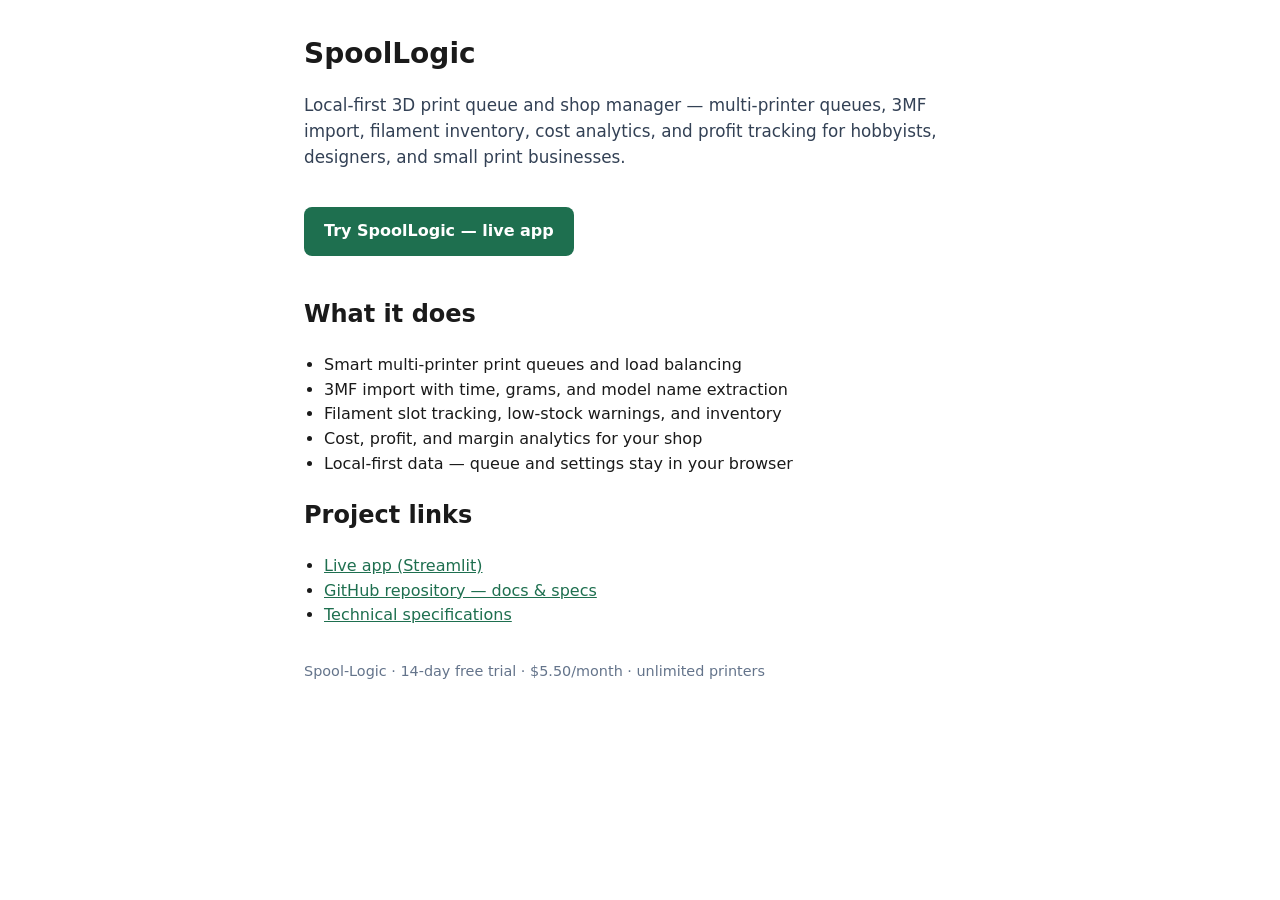
==== index.html @ f81b8a76 "Create index.html" ====
<!DOCTYPE html>
<html lang="en">
<head>
  <meta charset="utf-8" />
  <meta name="viewport" content="width=device-width, initial-scale=1" />
  <title>SpoolLogic — 3D Print Queue, Filament &amp; Cost Manager</title>
  <meta name="description" content="SpoolLogic is a local-first 3D print queue and shop manager for hobbyists, makers, and small businesses. Multi-printer queues, 3MF import, filament inventory, cost analytics, and Bambu Lab workflow support." />
  <meta name="google-site-verification" content="G2Zg7bu6DP_-1aCLEpK16724OKmJ1lTzOqN1OSTgwOE" />
  <link rel="canonical" href="https://spool-logic.github.io/Spool-Logic/" />
  <style>
    body { font-family: system-ui, sans-serif; max-width: 42rem; margin: 2rem auto; padding: 0 1rem; line-height: 1.55; color: #1a1a1a; }
    h1 { font-size: 1.75rem; margin-bottom: 0.25rem; }
    .lead { color: #334155; font-size: 1.05rem; }
    .cta { display: inline-block; margin: 1.25rem 0; padding: 0.75rem 1.25rem; background: #1e6f4f; color: #fff; text-decoration: none; border-radius: 8px; font-weight: 600; }
    .cta:hover { background: #2d9a68; }
    ul { padding-left: 1.25rem; }
    a { color: #1e6f4f; }
    footer { margin-top: 2rem; font-size: 0.9rem; color: #64748b; }
  </style>
</head>
<body>
  <h1>SpoolLogic</h1>
  <p class="lead">Local-first 3D print queue and shop manager — multi-printer queues, 3MF import, filament inventory, cost analytics, and profit tracking for hobbyists, designers, and small print businesses.</p>

  <p><a class="cta" href="https://spoollogic.streamlit.app/">Try SpoolLogic — live app</a></p>

  <h2>What it does</h2>
  <ul>
    <li>Smart multi-printer print queues and load balancing</li>
    <li>3MF import with time, grams, and model name extraction</li>
    <li>Filament slot tracking, low-stock warnings, and inventory</li>
    <li>Cost, profit, and margin analytics for your shop</li>
    <li>Local-first data — queue and settings stay in your browser</li>
  </ul>

  <h2>Project links</h2>
  <ul>
    <li><a href="https://spoollogic.streamlit.app/">Live app (Streamlit)</a></li>
    <li><a href="https://github.com/Spool-Logic/Spool-Logic">GitHub repository — docs &amp; specs</a></li>
    <li><a href="https://github.com/Spool-Logic/Spool-Logic/blob/main/TECHNICAL_SPECIFICATIONS.md">Technical specifications</a></li>
  </ul>

  <footer>
    Spool-Logic · 14-day free trial · $5.50/month · unlimited printers
  </footer>
</body>
</html>
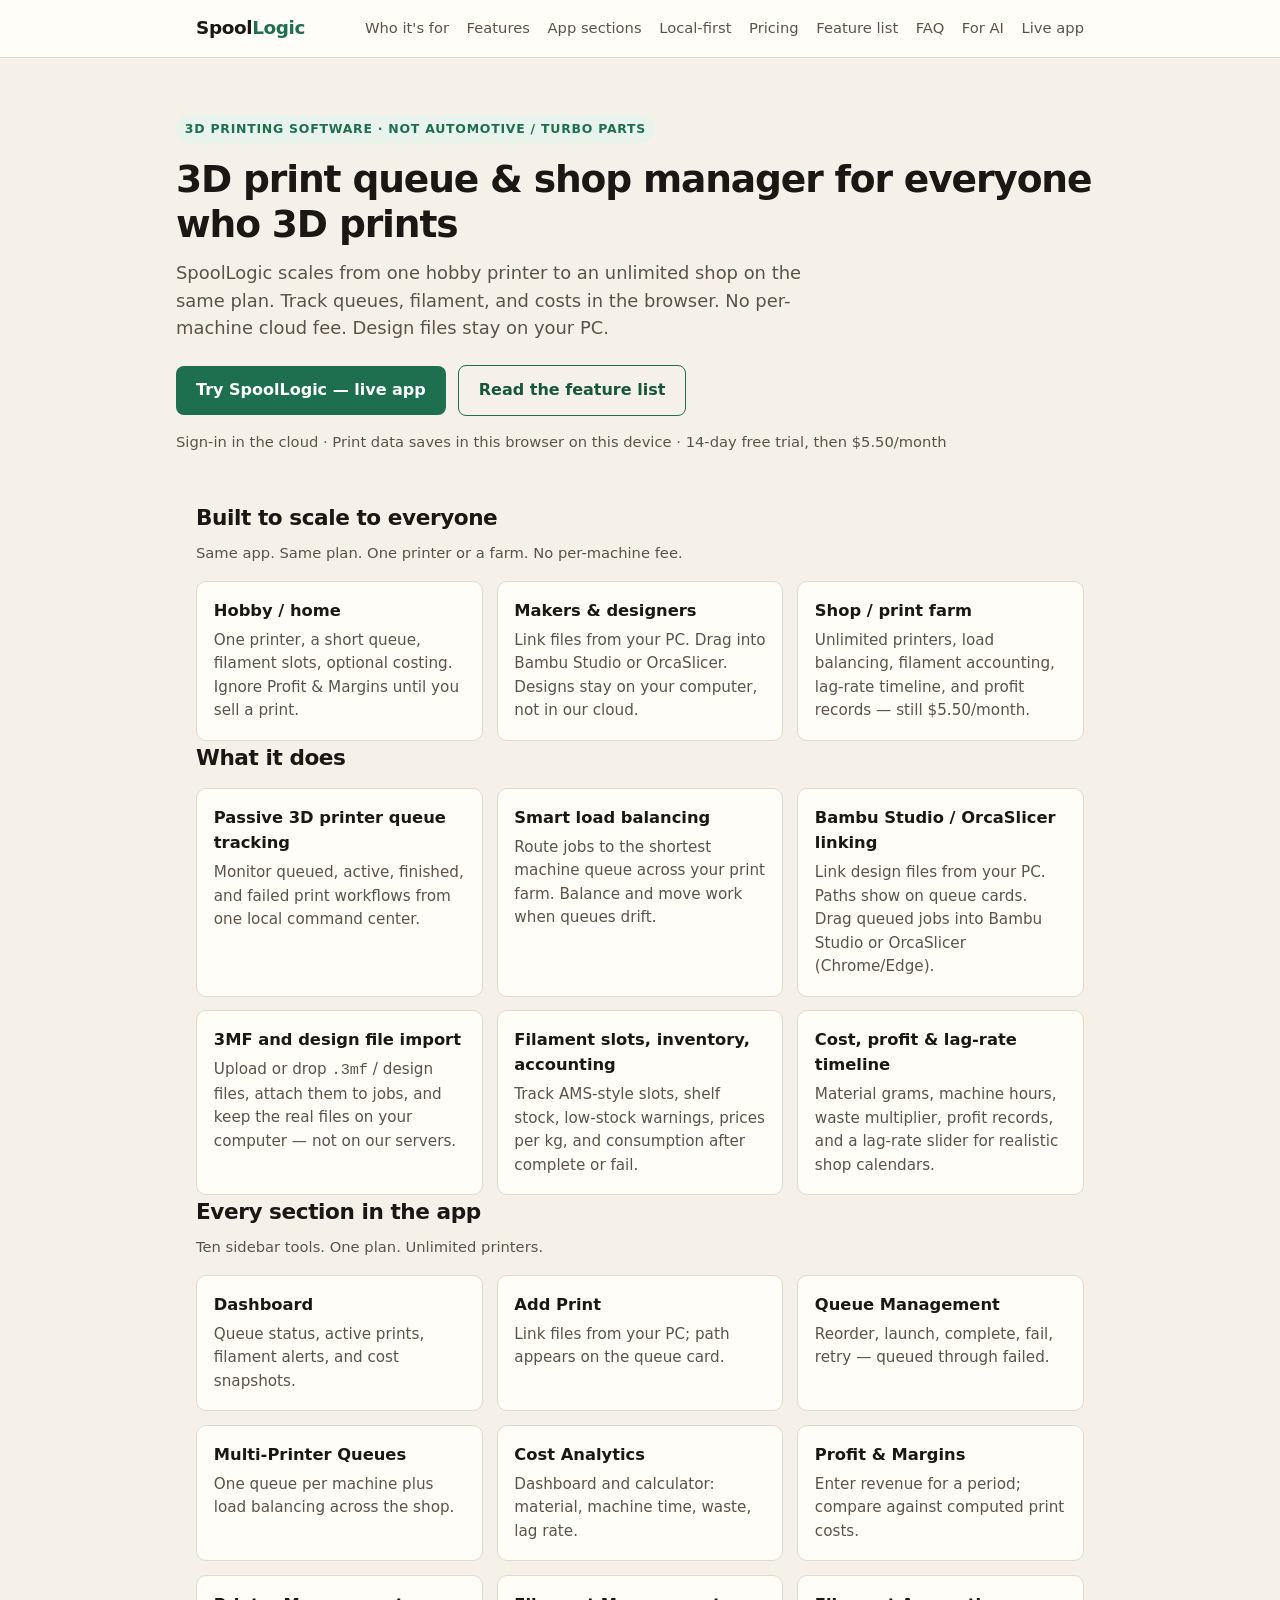
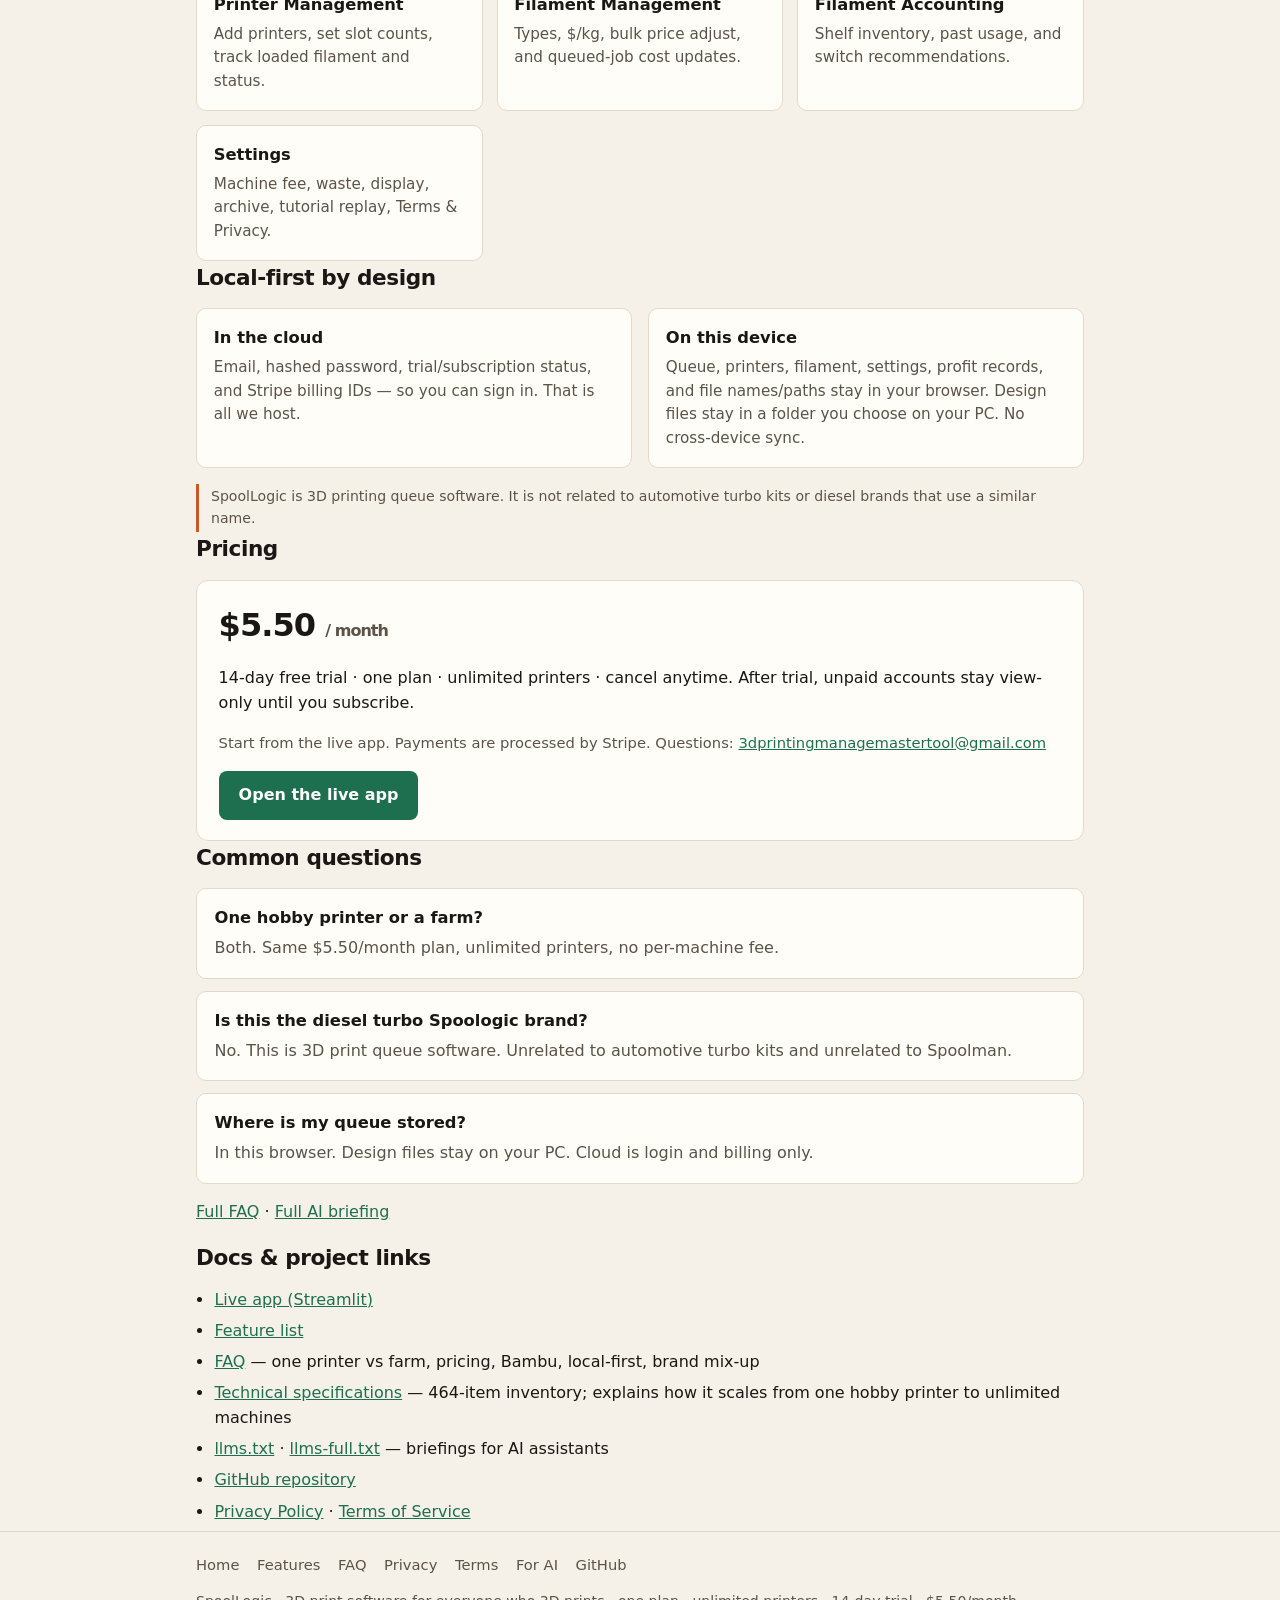
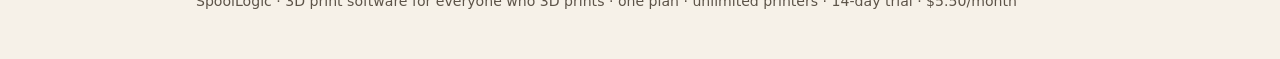
==== commit 207fdf4d: "Expand the GitHub Pages site so search and AI crawlers can identify SpoolLogic as 3D print software " ====
--- a/index.html
+++ b/index.html
@@ -4,44 +4,243 @@
   <meta charset="utf-8" />
   <meta name="viewport" content="width=device-width, initial-scale=1" />
   <title>SpoolLogic — 3D Print Queue, Filament &amp; Cost Manager</title>
-  <meta name="description" content="SpoolLogic is a local-first 3D print queue and shop manager for hobbyists, makers, and small businesses. Multi-printer queues, 3MF import, filament inventory, cost analytics, and Bambu Lab workflow support." />
-  <meta name="google-site-verification" content="G2Zg7bu6DP_-1aCLEpK16724OKmJ1lTzOqN1OSTgwOE" />
+  <meta name="description" content="SpoolLogic is local-first 3D printing software for everyone who 3D prints — one hobby printer or unlimited machines on the same $5.50/month plan. Queues, filament, costs, Bambu Studio linking. Data stays in your browser." />
+  <meta name="google-site-verification" content="V5cNa2lFgBvPT-PLfeONxjAhbhvVq09JioykmrJnUzQ" />
+  <meta name="keywords" content="SpoolLogic, Spool-Logic, 3D print queue manager, Bambu Lab queue, print farm software, filament inventory, 3MF import, local-first 3D printing, print cost calculator" />
   <link rel="canonical" href="https://spool-logic.github.io/Spool-Logic/" />
-  <style>
-    body { font-family: system-ui, sans-serif; max-width: 42rem; margin: 2rem auto; padding: 0 1rem; line-height: 1.55; color: #1a1a1a; }
-    h1 { font-size: 1.75rem; margin-bottom: 0.25rem; }
-    .lead { color: #334155; font-size: 1.05rem; }
-    .cta { display: inline-block; margin: 1.25rem 0; padding: 0.75rem 1.25rem; background: #1e6f4f; color: #fff; text-decoration: none; border-radius: 8px; font-weight: 600; }
-    .cta:hover { background: #2d9a68; }
-    ul { padding-left: 1.25rem; }
-    a { color: #1e6f4f; }
-    footer { margin-top: 2rem; font-size: 0.9rem; color: #64748b; }
-  </style>
+  <link rel="icon" href="favicon.svg" type="image/svg+xml" />
+  <meta property="og:type" content="website" />
+  <meta property="og:title" content="SpoolLogic — 3D Print Queue &amp; Shop Manager" />
+  <meta property="og:description" content="Local-first 3D printing software: smart queues, filament slots, costs, and Bambu Studio / OrcaSlicer file linking. 14-day trial, then $5.50/month." />
+  <meta property="og:url" content="https://spool-logic.github.io/Spool-Logic/" />
+  <meta name="twitter:card" content="summary_large_image" />
+  <meta name="twitter:title" content="SpoolLogic — 3D Print Queue &amp; Shop Manager" />
+  <meta name="twitter:description" content="Local-first 3D print queue, filament inventory, and cost manager for everyone who 3D prints." />
+  <meta property="og:image" content="https://spool-logic.github.io/Spool-Logic/og-image.svg" />
+  <meta name="twitter:image" content="https://spool-logic.github.io/Spool-Logic/og-image.svg" />
+  <link rel="stylesheet" href="css/site.css" />
+  <script type="application/ld+json">
+  {
+    "@context": "https://schema.org",
+    "@type": "SoftwareApplication",
+    "name": "SpoolLogic",
+    "alternateName": ["Spool-Logic", "Spool Logic"],
+    "applicationCategory": "BusinessApplication",
+    "applicationSubCategory": "3D printing queue and shop manager",
+    "operatingSystem": "Web browser",
+    "url": "https://spoollogic.streamlit.app/",
+    "sameAs": [
+      "https://github.com/Spool-Logic/Spool-Logic",
+      "https://spool-logic.github.io/Spool-Logic/"
+    ],
+    "description": "Local-first 3D print queue and shop manager for everyone who 3D prints — hobbyists, makers, classrooms, and small businesses. One plan, unlimited printers, no per-machine fee. Multi-printer load balancing, filament inventory, cost analytics, profit tracking, and Bambu Studio / OrcaSlicer file linking. Shop data stays in the browser; cloud is sign-in and billing only.",
+    "audience": {
+      "@type": "Audience",
+      "audienceType": "Everyone who 3D prints — hobby, home, classroom, and small print business"
+    },
+    "offers": {
+      "@type": "Offer",
+      "price": "5.50",
+      "priceCurrency": "USD",
+      "description": "14-day free trial, then $5.50 per month. Unlimited printers. One plan."
+    },
+    "featureList": [
+      "Dashboard",
+      "Add Print",
+      "Queue Management",
+      "Multi-Printer Queues",
+      "Cost Analytics",
+      "Profit & Margins",
+      "Printer Management",
+      "Filament Management",
+      "Filament Accounting",
+      "Settings"
+    ]
+  }
+  </script>
+  <script type="application/ld+json">
+  {
+    "@context": "https://schema.org",
+    "@type": "WebSite",
+    "name": "SpoolLogic",
+    "alternateName": ["Spool-Logic", "Spool Logic 3D printing"],
+    "url": "https://spool-logic.github.io/Spool-Logic/",
+    "description": "Public site for SpoolLogic 3D print queue software. Live app at spoollogic.streamlit.app.",
+    "publisher": {
+      "@type": "Organization",
+      "name": "SpoolLogic",
+      "url": "https://spool-logic.github.io/Spool-Logic/"
+    }
+  }
+  </script>
 </head>
 <body>
-  <h1>SpoolLogic</h1>
-  <p class="lead">Local-first 3D print queue and shop manager — multi-printer queues, 3MF import, filament inventory, cost analytics, and profit tracking for hobbyists, designers, and small print businesses.</p>
-
-  <p><a class="cta" href="https://spoollogic.streamlit.app/">Try SpoolLogic — live app</a></p>
-
-  <h2>What it does</h2>
-  <ul>
-    <li>Smart multi-printer print queues and load balancing</li>
-    <li>3MF import with time, grams, and model name extraction</li>
-    <li>Filament slot tracking, low-stock warnings, and inventory</li>
-    <li>Cost, profit, and margin analytics for your shop</li>
-    <li>Local-first data — queue and settings stay in your browser</li>
-  </ul>
-
-  <h2>Project links</h2>
-  <ul>
-    <li><a href="https://spoollogic.streamlit.app/">Live app (Streamlit)</a></li>
-    <li><a href="https://github.com/Spool-Logic/Spool-Logic">GitHub repository — docs &amp; specs</a></li>
-    <li><a href="https://github.com/Spool-Logic/Spool-Logic/blob/main/TECHNICAL_SPECIFICATIONS.md">Technical specifications</a></li>
-  </ul>
-
-  <footer>
-    Spool-Logic · 14-day free trial · $5.50/month · unlimited printers
+  <header class="site-header">
+    <div class="wrap">
+      <a class="brand" href="./">Spool<span>Logic</span></a>
+      <nav aria-label="Primary">
+        <a href="#scale">Who it's for</a>
+        <a href="#features">Features</a>
+        <a href="#sections">App sections</a>
+        <a href="#data">Local-first</a>
+        <a href="#pricing">Pricing</a>
+        <a href="features.html">Feature list</a>
+        <a href="faq.html">FAQ</a>
+        <a href="llms.txt">For AI</a>
+        <a href="https://spoollogic.streamlit.app/">Live app</a>
+      </nav>
+    </div>
+  </header>
+
+  <main>
+    <div class="wrap hero">
+      <p class="eyebrow">3D printing software · not automotive / turbo parts</p>
+      <h1>3D print queue &amp; shop manager for everyone who 3D prints</h1>
+      <p class="lead">SpoolLogic scales from one hobby printer to an unlimited shop on the same plan. Track queues, filament, and costs in the browser. No per-machine cloud fee. Design files stay on your PC.</p>
+      <div class="cta-row">
+        <a class="cta" href="https://spoollogic.streamlit.app/">Try SpoolLogic — live app</a>
+        <a class="cta cta-secondary" href="features.html">Read the feature list</a>
+      </div>
+      <p class="fine">Sign-in in the cloud · Print data saves in this browser on this device · 14-day free trial, then $5.50/month</p>
+    </div>
+
+    <section class="wrap" id="scale">
+      <h2>Built to scale to everyone</h2>
+      <p class="fine" style="margin-top:-0.35rem;margin-bottom:1rem;">Same app. Same plan. One printer or a farm. No per-machine fee.</p>
+      <div class="grid">
+        <article class="card">
+          <h3>Hobby / home</h3>
+          <p>One printer, a short queue, filament slots, optional costing. Ignore Profit &amp; Margins until you sell a print.</p>
+        </article>
+        <article class="card">
+          <h3>Makers &amp; designers</h3>
+          <p>Link files from your PC. Drag into Bambu Studio or OrcaSlicer. Designs stay on your computer, not in our cloud.</p>
+        </article>
+        <article class="card">
+          <h3>Shop / print farm</h3>
+          <p>Unlimited printers, load balancing, filament accounting, lag-rate timeline, and profit records — still $5.50/month.</p>
+        </article>
+      </div>
+    </section>
+
+    <section class="wrap" id="features">
+      <h2>What it does</h2>
+      <div class="grid">
+        <article class="card">
+          <h3>Passive 3D printer queue tracking</h3>
+          <p>Monitor queued, active, finished, and failed print workflows from one local command center.</p>
+        </article>
+        <article class="card">
+          <h3>Smart load balancing</h3>
+          <p>Route jobs to the shortest machine queue across your print farm. Balance and move work when queues drift.</p>
+        </article>
+        <article class="card">
+          <h3>Bambu Studio / OrcaSlicer linking</h3>
+          <p>Link design files from your PC. Paths show on queue cards. Drag queued jobs into Bambu Studio or OrcaSlicer (Chrome/Edge).</p>
+        </article>
+        <article class="card">
+          <h3>3MF and design file import</h3>
+          <p>Upload or drop <code>.3mf</code> / design files, attach them to jobs, and keep the real files on your computer — not on our servers.</p>
+        </article>
+        <article class="card">
+          <h3>Filament slots, inventory, accounting</h3>
+          <p>Track AMS-style slots, shelf stock, low-stock warnings, prices per kg, and consumption after complete or fail.</p>
+        </article>
+        <article class="card">
+          <h3>Cost, profit &amp; lag-rate timeline</h3>
+          <p>Material grams, machine hours, waste multiplier, profit records, and a lag-rate slider for realistic shop calendars.</p>
+        </article>
+      </div>
+    </section>
+
+    <section class="wrap" id="sections">
+      <h2>Every section in the app</h2>
+      <p class="fine" style="margin-top:-0.4rem;margin-bottom:1rem;">Ten sidebar tools. One plan. Unlimited printers.</p>
+      <div class="grid">
+        <article class="card"><h3>Dashboard</h3><p>Queue status, active prints, filament alerts, and cost snapshots.</p></article>
+        <article class="card"><h3>Add Print</h3><p>Link files from your PC; path appears on the queue card.</p></article>
+        <article class="card"><h3>Queue Management</h3><p>Reorder, launch, complete, fail, retry — queued through failed.</p></article>
+        <article class="card"><h3>Multi-Printer Queues</h3><p>One queue per machine plus load balancing across the shop.</p></article>
+        <article class="card"><h3>Cost Analytics</h3><p>Dashboard and calculator: material, machine time, waste, lag rate.</p></article>
+        <article class="card"><h3>Profit &amp; Margins</h3><p>Enter revenue for a period; compare against computed print costs.</p></article>
+        <article class="card"><h3>Printer Management</h3><p>Add printers, set slot counts, track loaded filament and status.</p></article>
+        <article class="card"><h3>Filament Management</h3><p>Types, $/kg, bulk price adjust, and queued-job cost updates.</p></article>
+        <article class="card"><h3>Filament Accounting</h3><p>Shelf inventory, past usage, and switch recommendations.</p></article>
+        <article class="card"><h3>Settings</h3><p>Machine fee, waste, display, archive, tutorial replay, Terms &amp; Privacy.</p></article>
+      </div>
+    </section>
+
+    <section class="wrap" id="data">
+      <h2>Local-first by design</h2>
+      <div class="split">
+        <article class="card">
+          <h3>In the cloud</h3>
+          <p>Email, hashed password, trial/subscription status, and Stripe billing IDs — so you can sign in. That is all we host.</p>
+        </article>
+        <article class="card">
+          <h3>On this device</h3>
+          <p>Queue, printers, filament, settings, profit records, and file names/paths stay in your browser. Design files stay in a folder you choose on your PC. No cross-device sync.</p>
+        </article>
+      </div>
+      <p class="note">SpoolLogic is 3D printing queue software. It is not related to automotive turbo kits or diesel brands that use a similar name.</p>
+    </section>
+
+    <section class="wrap" id="pricing">
+      <h2>Pricing</h2>
+      <div class="price">
+        <div class="amount">$5.50 <small>/ month</small></div>
+        <p>14-day free trial · one plan · unlimited printers · cancel anytime. After trial, unpaid accounts stay view-only until you subscribe.</p>
+        <p class="fine">Start from the live app. Payments are processed by Stripe. Questions: <a href="mailto:3dprintingmanagemastertool@gmail.com">3dprintingmanagemastertool@gmail.com</a></p>
+        <p style="margin-bottom:0;"><a class="cta" href="https://spoollogic.streamlit.app/">Open the live app</a></p>
+      </div>
+    </section>
+
+    <section class="wrap" id="faq">
+      <h2>Common questions</h2>
+      <ul class="faq-list">
+        <li>
+          <h3>One hobby printer or a farm?</h3>
+          <p>Both. Same $5.50/month plan, unlimited printers, no per-machine fee.</p>
+        </li>
+        <li>
+          <h3>Is this the diesel turbo Spoologic brand?</h3>
+          <p>No. This is 3D print queue software. Unrelated to automotive turbo kits and unrelated to Spoolman.</p>
+        </li>
+        <li>
+          <h3>Where is my queue stored?</h3>
+          <p>In this browser. Design files stay on your PC. Cloud is login and billing only.</p>
+        </li>
+      </ul>
+      <p><a href="faq.html">Full FAQ</a> · <a href="llms-full.txt">Full AI briefing</a></p>
+    </section>
+
+    <section class="wrap">
+      <h2>Docs &amp; project links</h2>
+      <ul class="plain">
+        <li><a href="https://spoollogic.streamlit.app/">Live app (Streamlit)</a></li>
+        <li><a href="features.html">Feature list</a></li>
+        <li><a href="faq.html">FAQ</a> — one printer vs farm, pricing, Bambu, local-first, brand mix-up</li>
+        <li><a href="https://github.com/Spool-Logic/Spool-Logic/blob/main/TECHNICAL_SPECIFICATIONS.md">Technical specifications</a> — 464-item inventory; explains how it scales from one hobby printer to unlimited machines</li>
+        <li><a href="llms.txt">llms.txt</a> · <a href="llms-full.txt">llms-full.txt</a> — briefings for AI assistants</li>
+        <li><a href="https://github.com/Spool-Logic/Spool-Logic">GitHub repository</a></li>
+        <li><a href="privacy.html">Privacy Policy</a> · <a href="terms.html">Terms of Service</a></li>
+      </ul>
+    </section>
+  </main>
+
+  <footer class="site-footer">
+    <div class="wrap">
+      <nav aria-label="Footer">
+        <a href="./">Home</a>
+        <a href="features.html">Features</a>
+        <a href="faq.html">FAQ</a>
+        <a href="privacy.html">Privacy</a>
+        <a href="terms.html">Terms</a>
+        <a href="llms.txt">For AI</a>
+        <a href="https://github.com/Spool-Logic/Spool-Logic">GitHub</a>
+      </nav>
+      <p>SpoolLogic · 3D print software for everyone who 3D prints · one plan · unlimited printers · 14-day trial · $5.50/month</p>
+    </div>
   </footer>
 </body>
 </html>
--- a/css/site.css
+++ b/css/site.css
@@ -0,0 +1,248 @@
+:root {
+  --ink: #1a1714;
+  --muted: #5c5348;
+  --paper: #f6f1e8;
+  --card: #fffdf8;
+  --line: #e4d9c8;
+  --green: #1e6f4f;
+  --green-dark: #16563d;
+  --green-soft: #e7f3ec;
+  --accent: #c45c26;
+}
+
+* { box-sizing: border-box; }
+
+html { scroll-behavior: smooth; }
+
+body {
+  margin: 0;
+  font-family: "Segoe UI", system-ui, sans-serif;
+  color: var(--ink);
+  background: var(--paper);
+  line-height: 1.55;
+}
+
+a { color: var(--green); }
+a:hover { color: var(--green-dark); }
+
+.wrap {
+  max-width: 58rem;
+  margin: 0 auto;
+  padding: 0 1.25rem;
+}
+
+.site-header {
+  border-bottom: 1px solid var(--line);
+  background: var(--card);
+}
+
+.site-header .wrap {
+  display: flex;
+  flex-wrap: wrap;
+  align-items: center;
+  justify-content: space-between;
+  gap: 0.75rem 1.25rem;
+  padding-top: 0.9rem;
+  padding-bottom: 0.9rem;
+}
+
+.brand {
+  font-weight: 700;
+  font-size: 1.15rem;
+  color: var(--ink);
+  text-decoration: none;
+  letter-spacing: -0.02em;
+}
+
+.brand span { color: var(--green); }
+
+nav {
+  display: flex;
+  flex-wrap: wrap;
+  gap: 0.85rem 1.1rem;
+  font-size: 0.92rem;
+}
+
+nav a { color: var(--muted); text-decoration: none; }
+nav a:hover, nav a[aria-current="page"] { color: var(--green-dark); font-weight: 600; }
+
+.hero {
+  padding: 2.75rem 0 2rem;
+}
+
+.eyebrow {
+  display: inline-block;
+  font-size: 0.78rem;
+  font-weight: 700;
+  letter-spacing: 0.06em;
+  text-transform: uppercase;
+  color: var(--green);
+  background: var(--green-soft);
+  padding: 0.28rem 0.55rem;
+  border-radius: 999px;
+  margin-bottom: 0.85rem;
+}
+
+h1 {
+  font-size: clamp(1.7rem, 4vw, 2.35rem);
+  line-height: 1.2;
+  letter-spacing: -0.03em;
+  margin: 0 0 0.75rem;
+}
+
+.lead {
+  font-size: 1.12rem;
+  color: var(--muted);
+  max-width: 42rem;
+  margin: 0 0 1.4rem;
+}
+
+.cta-row {
+  display: flex;
+  flex-wrap: wrap;
+  gap: 0.75rem;
+  align-items: center;
+  margin-bottom: 0.85rem;
+}
+
+.cta {
+  display: inline-block;
+  padding: 0.78rem 1.25rem;
+  background: var(--green);
+  color: #fff;
+  text-decoration: none;
+  border-radius: 8px;
+  font-weight: 650;
+}
+
+.cta:hover { background: var(--green-dark); color: #fff; }
+
+.cta-secondary {
+  background: transparent;
+  color: var(--green-dark);
+  border: 1px solid var(--green);
+}
+
+.cta-secondary:hover {
+  background: var(--green-soft);
+  color: var(--green-dark);
+}
+
+.fine {
+  font-size: 0.92rem;
+  color: var(--muted);
+}
+
+section { padding: 0.4rem 0 2.1rem; }
+
+h2 {
+  font-size: 1.35rem;
+  margin: 0 0 0.85rem;
+  letter-spacing: -0.02em;
+}
+
+h3 { font-size: 1.02rem; margin: 0 0 0.35rem; }
+
+.grid {
+  display: grid;
+  grid-template-columns: repeat(auto-fit, minmax(15.5rem, 1fr));
+  gap: 0.85rem;
+}
+
+.card {
+  background: var(--card);
+  border: 1px solid var(--line);
+  border-radius: 10px;
+  padding: 1rem 1.05rem 1.05rem;
+}
+
+.card p { margin: 0; color: var(--muted); font-size: 0.95rem; }
+
+ul.plain {
+  margin: 0;
+  padding-left: 1.15rem;
+}
+
+ul.plain li { margin-bottom: 0.4rem; }
+
+.split {
+  display: grid;
+  grid-template-columns: 1fr 1fr;
+  gap: 1rem;
+}
+
+.price {
+  background: var(--card);
+  border: 1px solid var(--line);
+  border-radius: 12px;
+  padding: 1.25rem 1.35rem;
+}
+
+.price .amount {
+  font-size: 2rem;
+  font-weight: 750;
+  letter-spacing: -0.03em;
+}
+
+.price .amount small {
+  font-size: 1rem;
+  font-weight: 600;
+  color: var(--muted);
+}
+
+.note {
+  font-size: 0.88rem;
+  color: var(--muted);
+  border-left: 3px solid var(--accent);
+  padding: 0.15rem 0 0.15rem 0.75rem;
+  margin: 1rem 0 0;
+}
+
+.legal-body {
+  background: var(--card);
+  border: 1px solid var(--line);
+  border-radius: 12px;
+  padding: 1.35rem 1.45rem 1.6rem;
+  margin: 1.5rem auto 2.5rem;
+}
+
+.legal-body h1 { font-size: 1.7rem; }
+.legal-body h3 { margin-top: 1.35rem; }
+.legal-body h3:first-of-type { margin-top: 1rem; }
+.legal-body ul { padding-left: 1.2rem; }
+.legal-body li { margin-bottom: 0.35rem; }
+
+.faq-list {
+  margin: 0;
+  padding: 0;
+  list-style: none;
+}
+
+.faq-list li {
+  background: var(--card);
+  border: 1px solid var(--line);
+  border-radius: 10px;
+  padding: 1rem 1.1rem 1.05rem;
+  margin-bottom: 0.75rem;
+}
+
+.faq-list h2 {
+  font-size: 1.05rem;
+  margin: 0 0 0.4rem;
+}
+
+.faq-list p { margin: 0; color: var(--muted); }
+
+.site-footer {
+  border-top: 1px solid var(--line);
+  padding: 1.4rem 0 2rem;
+  font-size: 0.88rem;
+  color: var(--muted);
+}
+
+.site-footer nav { margin-bottom: 0.65rem; }
+
+@media (max-width: 720px) {
+  .split { grid-template-columns: 1fr; }
+  .site-header .wrap { align-items: flex-start; }
+}
